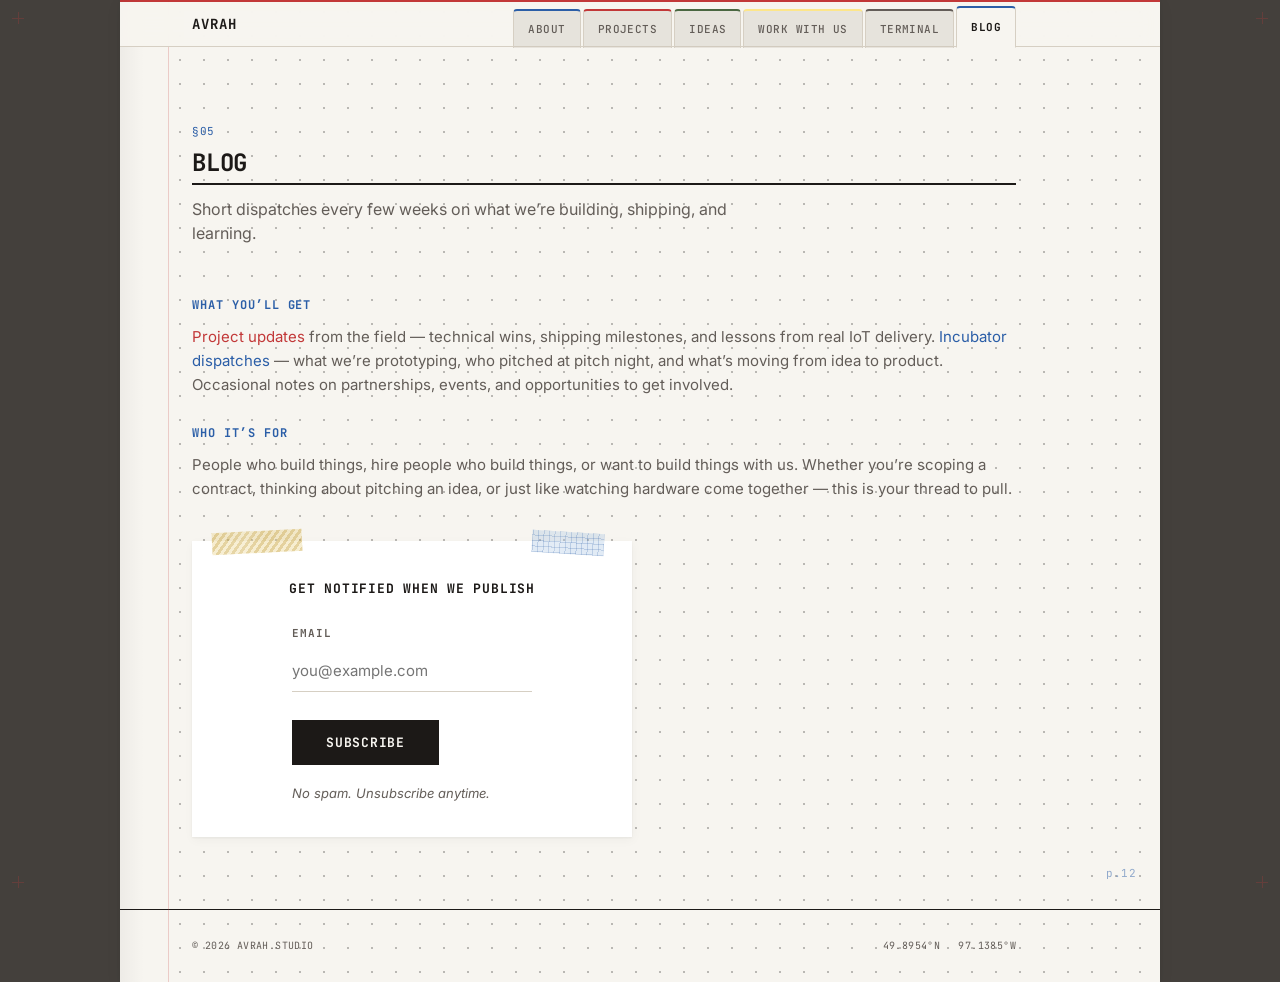
==== blog/index.html @ b7bf6f82 "update project pages: reorder, gateway writeup, screenshots Co-Authored-By: Claude Opus 4.6 (1M cont" ====
<!DOCTYPE html>
<html lang="en">
<head>
  <meta charset="UTF-8">
  <meta name="viewport" content="width=device-width, initial-scale=1.0">
  <title>Avrah — Blog</title>
  <meta name="description" content="Avrah Studio blog and newsletter. Coming soon.">
  <link rel="stylesheet" href="../style.css">
  <link rel="preconnect" href="https://fonts.googleapis.com">
  <link rel="preconnect" href="https://fonts.gstatic.com" crossorigin>
  <link href="https://fonts.googleapis.com/css2?family=Inter:wght@400;500;600&family=JetBrains+Mono:wght@400;500;700&display=swap" rel="stylesheet">
</head>
<body>

  <!-- Registration Marks -->
  <span class="reg-mark tl" aria-hidden="true"></span>
  <span class="reg-mark tr" aria-hidden="true"></span>
  <span class="reg-mark bl" aria-hidden="true"></span>
  <span class="reg-mark br" aria-hidden="true"></span>

  <main class="page">

  <!-- Trim Line -->
  <div class="trim-line" aria-hidden="true"></div>

  <!-- Navigation -->
  <nav>
    <div class="container">
      <a href="../index.html" class="nav-logo">AVRAH</a>
      <div class="nav-actions">
        <button class="nav-toggle" onclick="document.querySelector('.nav-links').classList.toggle('open')" aria-label="Toggle menu">&#9776;</button>
        <ul class="nav-links">
          <li><a href="../index.html">about</a></li>
          <li><a href="../projects/index.html">projects</a></li>
          <li><a href="../ideas/index.html">ideas</a></li>
          <li><a href="../work-with-us/index.html">work with us</a></li>
          <li><a href="../terminal/index.html">terminal</a></li>
          <li><a href="../blog/index.html">blog</a></li>
        </ul>
      </div>
    </div>
  </nav>

  <!-- Blog -->
  <section id="blog" data-page="12">
    <div class="container">
      <p class="section-num">&sect;05</p>
      <h2 class="section-title">Blog</h2>
      <div class="section-rule"></div>

      <p class="section-desc">Short dispatches every few weeks on what we&rsquo;re building, shipping, and learning.</p>

      <div class="page-writeup" style="margin-bottom:40px;">
        <h4>What you&rsquo;ll get</h4>
        <p><span style="color:var(--red-ink)">Project updates</span> from the field &mdash; technical wins, shipping milestones, and lessons from real IoT delivery. <span style="color:var(--blue-ink)">Incubator dispatches</span> &mdash; what we&rsquo;re prototyping, who pitched at pitch night, and what&rsquo;s moving from idea to product. Occasional notes on partnerships, events, and opportunities to get involved.</p>
        <h4>Who it&rsquo;s for</h4>
        <p>People who build things, hire people who build things, or want to build things with us. Whether you&rsquo;re scoping a contract, thinking about pitching an idea, or just like watching hardware come together &mdash; this is your thread to pull.</p>
      </div>

      <div class="form-wrapper taped-insert form-card" style="max-width:440px;">
        <span class="tape washi-gold" style="width:90px; top:-10px; left:20px; transform:rotate(-3deg);"></span>
        <span class="tape washi-blue" style="width:72px; top:-9px; right:28px; transform:rotate(3.5deg);"></span>
        <p style="font-family:var(--font-mono);font-size:13px;font-weight:700;text-transform:uppercase;letter-spacing:0.06em;margin-bottom:20px;">Get notified when we publish</p>
        <form action="https://formspree.io/f/xzdokyzw" method="POST">
          <div class="form-field">
            <label for="newsletter-email">Email</label>
            <input type="email" id="newsletter-email" name="email" required placeholder="you@example.com">
          </div>
          <input type="hidden" name="_subject" value="New newsletter signup">
          <button type="submit" class="form-submit">Subscribe</button>
          <p class="form-hint">No spam. Unsubscribe anytime.</p>
        </form>
      </div>
    </div>
  </section>

  <!-- Footer -->
  <footer>
    <div class="container">
      <span class="footer-left">&copy; 2026 AVRAH.STUDIO</span>
      <span class="footer-right">49.8954&deg;N &ensp; 97.1385&deg;W</span>
    </div>
  </footer>

  </main>

  <script src="../nav.js"></script>
<!-- Cloudflare Web Analytics --><script defer src='https://static.cloudflareinsights.com/beacon.min.js' data-cf-beacon='{"token": "22912c698a2c40068f3bdbebdeb8ba72"}'></script><!-- End Cloudflare Web Analytics -->
</body>
</html>
---- style.css ----
/* ══ Reset ══ */
*, *::before, *::after { margin: 0; padding: 0; box-sizing: border-box; }

:root {
  --canvas: #f7f5f0;
  --desk: #44403c;
  --ink: #1c1917;
  --graphite: #635d58;
  --clay: #c23838;
  --red-ink: #c23838;
  --blue-ink: #2b5ea7;
  --highlight: #fde68a;
  --sage: #4a6741;
  --rule: #d6cfc3;
  --font-mono: 'JetBrains Mono', 'SF Mono', 'Fira Code', monospace;
  --font-sans: 'Inter', -apple-system, BlinkMacSystemFont, sans-serif;
  --font-hand: 'Inter', -apple-system, BlinkMacSystemFont, sans-serif;
  --max-w: 920px;
}

html { scroll-behavior: smooth; overflow-x: hidden; width: 100%; }

body {
  overflow-x: hidden;
  width: 100%;
  font-family: var(--font-mono);
  background: var(--desk);
  color: var(--ink);
  line-height: 24px;
  font-size: 15px;
  -webkit-font-smoothing: antialiased;
}

/* ══ Notebook Page ══ */
.page {
  max-width: 1040px;
  margin: 0 auto;
  background-color: var(--canvas);
  background-image:
    linear-gradient(to right, var(--canvas) 48px, transparent 48px),
    radial-gradient(circle, rgba(28, 25, 23, 0.28) 1.1px, transparent 1.1px);
  background-size: 100% 100%, 24px 24px;
  box-shadow: 0 1px 4px rgba(0,0,0,0.04), 0 4px 16px rgba(0,0,0,0.05);
  position: relative;
  min-height: calc(100vh - 44px);
  overflow-x: hidden;
}

/* Left margin rule */
.page::after {
  content: '';
  position: absolute;
  left: 48px;
  top: 0;
  bottom: 0;
  width: 1px;
  background: rgba(194, 56, 56, 0.22);
  pointer-events: none;
  z-index: 10;
}

/* Binding shadow on left edge */
.page::before {
  content: '';
  position: absolute;
  left: 0;
  top: 0;
  bottom: 0;
  width: 24px;
  background: linear-gradient(to right, rgba(0,0,0,0.04), transparent);
  pointer-events: none;
  z-index: 10;
}

a { color: var(--ink); text-decoration: none; }
a:hover { color: var(--blue-ink); }

::selection { background: var(--blue-ink); color: #fff; }

/* ══ Registration Marks ══ */
.reg-mark {
  position: fixed;
  z-index: 200;
  width: 12px;
  height: 12px;
  pointer-events: none;
  opacity: 0.25;
}
.reg-mark::before,
.reg-mark::after {
  content: '';
  position: absolute;
  background: var(--red-ink);
}
.reg-mark::before { width: 12px; height: 1px; top: 5.5px; left: 0; }
.reg-mark::after { width: 1px; height: 12px; left: 5.5px; top: 0; }
.reg-mark.tl { top: 12px; left: 12px; }
.reg-mark.tr { top: 12px; right: 12px; }
.reg-mark.bl { bottom: 12px; left: 12px; }
.reg-mark.br { bottom: 12px; right: 12px; }

/* ══ Layout ══ */
.container {
  max-width: var(--max-w);
  margin: 0 0 0 0;
  margin-right: auto;
  padding: 0 24px 0 72px;
  position: relative;
}

section {
  padding: 72px 0;
  border-bottom: 1px solid var(--rule);
  display: flex;
  flex-direction: column;
}

section > .container {
  flex: 1 1 auto;
  display: flex;
  flex-direction: column;
  min-height: 0;
}

section:last-of-type { border-bottom: none; }

/* ══ Trim Line ══ */
.trim-line {
  height: 2px;
  background: var(--red-ink);
}

/* ══ Navigation ══ */
nav {
  position: sticky;
  top: 0;
  z-index: 100;
  background: rgba(247, 245, 240, 0.94);
  backdrop-filter: blur(10px);
  -webkit-backdrop-filter: blur(10px);
  border-bottom: 1.5px solid var(--rule);
}

nav .container {
  display: flex;
  justify-content: space-between;
  align-items: stretch;
  min-height: 44px;
}

.nav-logo {
  font-family: var(--font-mono);
  font-size: 14px;
  font-weight: 700;
  letter-spacing: 0.08em;
  color: var(--ink);
  display: flex;
  align-items: center;
}

.nav-logo:hover { color: var(--ink); }

.nav-links { display: flex; gap: 2px; list-style: none; align-items: flex-end; }

.nav-links a {
  display: block;
  font-family: var(--font-mono);
  color: var(--graphite);
  font-size: 11px;
  font-weight: 500;
  letter-spacing: 0.04em;
  text-transform: uppercase;
  padding: 6px 14px 7px;
  background: rgba(200, 194, 184, 0.35);
  border: 1px solid var(--rule);
  border-bottom: none;
  border-radius: 4px 4px 0 0;
  margin-bottom: -1.5px;
  position: relative;
  transition: background 0.15s, color 0.15s;
}

.nav-links a:hover {
  background: rgba(247, 245, 240, 0.7);
  color: var(--ink);
}

.nav-links a.active-tab {
  background: var(--canvas);
  color: var(--ink);
  font-weight: 700;
  border-bottom: 1.5px solid var(--canvas);
  border-top-width: 4px;
  z-index: 1;
  padding-top: 7px;
  padding-bottom: 8px;
}

/* Colored tab tops */
.nav-links li:nth-child(1) a { border-top: 2.5px solid var(--blue-ink); }
.nav-links li:nth-child(2) a { border-top: 2.5px solid var(--red-ink); }
.nav-links li:nth-child(3) a { border-top: 2.5px solid var(--sage); }
.nav-links li:nth-child(4) a { border-top: 2.5px solid var(--highlight); }
.nav-links li:nth-child(5) a { border-top: 2.5px solid var(--graphite); }
.nav-links li:nth-child(6) a { border-top: 2.5px solid var(--blue-ink); }

.nav-actions {
  display: flex;
  align-items: flex-end;
  gap: 2px;
}

.nav-toggle { display: none; background: none; border: none; color: var(--ink); cursor: pointer; font-size: 18px; font-family: var(--font-mono); }

/* ══ Section Headers ══ */
.section-num {
  font-family: var(--font-mono);
  font-size: 11px;
  color: var(--blue-ink);
  letter-spacing: 0.06em;
  margin-bottom: 8px;
}

.section-title {
  font-family: var(--font-mono);
  font-size: clamp(18px, 2.5vw, 24px);
  font-weight: 700;
  letter-spacing: -0.01em;
  margin-bottom: 8px;
  text-transform: uppercase;
}

.section-rule {
  width: 100%;
  height: 1.5px;
  background: var(--ink);
  margin-bottom: 12px;
}

.section-desc {
  color: var(--graphite);
  font-family: var(--font-sans);
  font-size: 16px;
  max-width: 560px;
  line-height: 24px;
  margin-bottom: 48px;
}

/* ══ Title Block (Hero) ══ */
.title-block {
  padding: 72px 0 0;
  border-bottom: none;
}

.title-block-inner.taped-insert {
  display: grid;
  grid-template-columns: 1fr auto;
  padding: 0;
  min-height: auto;
  align-items: stretch;
  flex: 0 0 auto;
}

.title-block-body {
  padding: 56px 48px 48px;
}

.title-block-body .studio-name {
  font-family: var(--font-mono);
  font-size: clamp(48px, 8vw, 88px);
  font-weight: 700;
  line-height: 1;
  letter-spacing: -0.03em;
  text-transform: uppercase;
  margin-bottom: 0;
}

.title-block-body .studio-type {
  font-family: var(--font-mono);
  font-size: clamp(14px, 2vw, 18px);
  font-weight: 400;
  color: var(--graphite);
  text-transform: uppercase;
  letter-spacing: 0.14em;
  margin-bottom: 12px;
}

.title-block-body .studio-rule {
  width: 64px;
  height: 3px;
  background: var(--red-ink);
  margin-bottom: 28px;
}

.title-block-body .studio-desc {
  font-family: var(--font-sans);
  font-size: 18px;
  line-height: 28px;
  max-width: 680px;
  color: var(--ink);
  margin-bottom: 8px;
}

.title-block-body .studio-cta {
  font-family: var(--font-mono);
  font-size: 14px;
  color: var(--blue-ink);
  margin-top: 24px;
  display: inline-block;
}

.title-block-body .studio-cta:hover { text-decoration: underline; }

.title-block-meta {
  display: flex;
  flex-direction: column;
  border-left: 1.5px solid var(--ink);
  padding: 24px 28px;
  justify-content: center;
  gap: 16px;
  min-width: 160px;
}

.title-block-meta .meta-cell {
  font-family: var(--font-mono);
  font-size: 12px;
  line-height: 18px;
}

.title-block-meta .meta-cell:last-child { border-right: none; }

.meta-label {
  color: var(--graphite);
  text-transform: uppercase;
  letter-spacing: 0.1em;
  display: block;
  margin-bottom: 2px;
}

.meta-value {
  color: var(--ink);
  font-weight: 500;
}

/* ══ Capabilities (Almanac) ══ */
.cap-grid {
  display: grid;
  grid-template-columns: 1fr 1fr;
  gap: 0;
}

.cap-entry {
  padding: 24px 0;
  border-bottom: 1px solid var(--rule);
}

.cap-entry:nth-child(odd) {
  padding-right: 24px;
  border-right: 1px solid var(--rule);
}

.cap-entry:nth-child(even) {
  padding-left: 24px;
}

.cap-entry:nth-last-child(1),
.cap-entry:nth-last-child(2) {
  border-bottom: none;
}

.cap-entry h3 {
  font-family: var(--font-mono);
  font-size: 14px;
  font-weight: 700;
  text-transform: uppercase;
  letter-spacing: 0.04em;
  margin-bottom: 8px;
}

.cap-entry p {
  font-family: var(--font-sans);
  color: var(--graphite);
  font-size: 15px;
  line-height: 24px;
  margin-bottom: 12px;
}

.cap-tags {
  font-family: var(--font-mono);
  font-size: 12px;
  color: var(--graphite);
}

.cap-tags span::after {
  content: ' · ';
  color: var(--rule);
}

.cap-tags span:last-child::after {
  content: '';
}

/* ══ Split Columns ══ */
.split-section {
  display: grid;
  grid-template-columns: 1fr 1fr;
  gap: 0;
}

.split-left {
  padding-right: 48px;
  border-right: 1px solid var(--rule);
}

.split-right {
  padding-left: 48px;
}

.split-heading {
  font-family: var(--font-mono);
  font-size: 13px;
  font-weight: 700;
  text-transform: uppercase;
  letter-spacing: 0.08em;
  margin-bottom: 4px;
}

.split-rule {
  width: 100%;
  height: 1px;
  background: var(--ink);
  margin-bottom: 24px;
}

/* ══ About ══ */
.about-content {
  display: grid;
  grid-template-columns: 192px 1fr;
  gap: 48px;
}

.about-etymology .about-word {
  font-family: var(--font-mono);
  font-size: 28px;
  font-weight: 700;
  font-style: italic;
  margin-bottom: 4px;
}

.about-etymology .about-origin {
  font-family: var(--font-mono);
  font-size: 12px;
  color: var(--graphite);
  line-height: 24px;
}

.about-text p {
  font-family: var(--font-sans);
  color: var(--graphite);
  font-size: 15px;
  line-height: 24px;
  margin-bottom: 12px;
}

.about-text p:last-child { margin-bottom: 0; }

.about-sub h3 {
  font-family: var(--font-mono);
  font-size: 14px;
  font-weight: 700;
  text-transform: uppercase;
  letter-spacing: 0.04em;
  margin-bottom: 12px;
}

.about-sub p {
  font-family: var(--font-sans);
  color: var(--graphite);
  font-size: 15px;
  line-height: 24px;
  margin-bottom: 16px;
}

.about-sub p:last-child { margin-bottom: 0; }

/* ══ Contact ══ */
.contact-section {
  padding: 72px 0;
}

.contact-inner {
  display: grid;
  grid-template-columns: 1fr auto;
  gap: 48px;
  align-items: start;
}

.contact-text .section-title {
  margin-bottom: 8px;
}

.contact-text p {
  font-family: var(--font-sans);
  color: var(--graphite);
  font-size: 15px;
  line-height: 24px;
  max-width: 420px;
}

.contact-links {
  display: flex;
  flex-direction: column;
  gap: 8px;
  text-align: right;
}

.contact-link {
  font-family: var(--font-mono);
  font-size: 14px;
  color: var(--ink);
  transition: color 0.15s;
}

.contact-link:hover { color: var(--blue-ink); }

.contact-link .link-label {
  color: var(--graphite);
  font-size: 11px;
  text-transform: uppercase;
  letter-spacing: 0.1em;
  display: block;
  margin-bottom: 1px;
}

/* ══ Table of Contents ══ */
.toc-section {
  padding: 48px 0;
  background: var(--canvas);
}

.toc-heading {
  font-family: var(--font-mono);
  font-size: 12px;
  font-weight: 700;
  text-transform: uppercase;
  letter-spacing: 0.1em;
  margin-bottom: 4px;
}

.toc-rule {
  width: 100%;
  height: 1px;
  background: var(--ink);
  margin-bottom: 24px;
}

.toc-key {
  font-family: var(--font-mono);
  font-size: 11px;
  color: var(--graphite);
  margin-bottom: 24px;
  display: flex;
  gap: 24px;
  flex-wrap: wrap;
}

.toc-key span {
  white-space: nowrap;
}

.toc-key .key-sym {
  color: var(--blue-ink);
  margin-right: 4px;
}

.toc-list {
  display: flex;
  flex-direction: column;
  gap: 0;
}

.toc-entry {
  display: flex;
  align-items: baseline;
  padding: 6px 0;
  color: var(--ink);
  text-decoration: none;
  transition: color 0.15s;
}

.toc-entry:hover {
  color: var(--blue-ink);
}

.toc-entry:hover .toc-dots {
  border-color: var(--blue-ink);
}

.toc-title {
  font-family: var(--font-mono);
  font-size: 13px;
  font-weight: 400;
  white-space: nowrap;
}

.toc-dots {
  flex: 1;
  border-bottom: 1px dotted var(--rule);
  margin: 0 12px;
  min-width: 24px;
  position: relative;
  top: -3px;
  transition: border-color 0.15s;
}

.toc-page {
  font-family: var(--font-mono);
  font-size: 12px;
  color: var(--blue-ink);
  white-space: nowrap;
}

.toc-group { margin-top: 12px; }
.toc-group:first-child { margin-top: 0; }

.toc-group-label {
  font-family: var(--font-mono);
  font-size: 11px;
  font-weight: 700;
  text-transform: uppercase;
  letter-spacing: 0.08em;
  color: var(--ink);
  padding: 4px 0;
}

.toc-entry.toc-sub { padding-left: 24px; }
.toc-entry.toc-sub .toc-title { font-size: 12px; }

/* ══ Page Numbers ══ */
section[data-page] {
  position: relative;
}

section[data-page]::before {
  content: 'p.' attr(data-page);
  position: absolute;
  bottom: 24px;
  right: 24px;
  font-family: var(--font-mono);
  font-size: 11px;
  color: var(--blue-ink);
  opacity: 0.5;
  letter-spacing: 0.04em;
}

/* ══ Currently Working On ══ */
.currently-label {
  font-family: var(--font-hand);
  font-size: 16px;
  font-weight: 500;
  font-style: italic;
  color: var(--graphite);
  margin: 0;
}

.carousel-section {
  margin-top: 28px;
}

.carousel-header {
  display: flex;
  justify-content: space-between;
  align-items: center;
  margin-bottom: 14px;
}

.carousel-nav {
  display: flex;
  gap: 4px;
}

.carousel-btn {
  width: 32px;
  height: 32px;
  border: 1.5px solid var(--ink);
  background: var(--canvas);
  color: var(--ink);
  font-family: var(--font-mono);
  font-size: 14px;
  cursor: pointer;
  display: flex;
  align-items: center;
  justify-content: center;
  transition: background 0.15s, color 0.15s;
}

.carousel-btn:hover {
  background: var(--ink);
  color: var(--canvas);
}

.carousel-track-wrapper {
  overflow: hidden;
}

.carousel-track {
  display: flex;
  gap: 20px;
  transition: transform 0.35s ease;
}

.currently-card {
  text-decoration: none;
  color: var(--ink);
  text-align: center;
  transition: transform 0.2s;
  flex: 0 0 calc((100% - 40px) / 3);
  min-width: 0;
  max-width: 100%;
}

.currently-card:hover {
  transform: translateY(-3px);
  color: var(--ink);
}

.carousel-tag {
  display: inline-block;
  font-family: var(--font-mono);
  font-size: 10px;
  font-weight: 700;
  letter-spacing: 0.1em;
  text-transform: uppercase;
  margin-top: 4px;
}

.carousel-tag.project { color: var(--blue-ink); }
.carousel-tag.idea { color: var(--red-ink); }

.currently-illus {
  padding: 12px;
  margin-bottom: 8px;
  min-height: auto;
  height: 140px;
}

.currently-illus .insert-sketch {
  max-width: 100%;
  opacity: 0.6;
}

.currently-card:hover .insert-sketch {
  opacity: 1;
}

.currently-name {
  font-family: var(--font-mono);
  font-size: 15px;
  font-weight: 700;
  text-transform: uppercase;
  letter-spacing: 0.04em;
}

.currently-desc {
  font-family: var(--font-hand);
  font-size: 14px;
  font-style: italic;
  color: var(--graphite);
}

/* ══ Rubber Stamps ══ */
.stamp {
  display: inline-block;
  font-family: var(--font-mono);
  font-size: 11px;
  font-weight: 700;
  letter-spacing: 0.14em;
  text-transform: uppercase;
  padding: 2px 8px;
  border: 2px solid currentColor;
  border-radius: 2px;
  opacity: 0.9;
  pointer-events: none;
  vertical-align: middle;
  margin-left: 12px;
  position: relative;
  top: -2px;
}

.stamp-project { color: var(--blue-ink); }
.stamp-idea { color: var(--red-ink); }

/* ══ Taped Inserts ══ */
.page-illustration {
  display: flex;
  flex-direction: column;
  margin-bottom: 32px;
  padding: 12px 0;
  flex: 1 1 auto;
  min-height: 0;
  overflow: hidden;
}

.taped-insert {
  position: relative;
  background: #faf8f3;
  padding: 28px 24px 16px;
  min-height: 0;
  flex: 1 1 auto;
  display: flex;
  flex-direction: column;
  align-items: center;
  justify-content: center;
  overflow: visible;
  box-shadow:
    0 1px 2px rgba(0,0,0,0.05),
    1px 3px 10px rgba(0,0,0,0.04);
}

.taped-insert.graph-paper {
  background-image:
    linear-gradient(rgba(160, 185, 210, 0.12) 1px, transparent 1px),
    linear-gradient(90deg, rgba(160, 185, 210, 0.12) 1px, transparent 1px);
  background-size: 16px 16px;
}

.taped-insert.tilt-1 { transform: rotate(-0.7deg); }
.taped-insert.tilt-2 { transform: rotate(0.5deg); }
.taped-insert.tilt-3 { transform: rotate(-0.4deg); }
.taped-insert.tilt-4 { transform: rotate(0.8deg); }
.taped-insert.tilt-5 { transform: rotate(-1.1deg); }
.taped-insert.tilt-6 { transform: rotate(0.3deg); }

.tape {
  position: absolute;
  height: 22px;
  z-index: 3;
  pointer-events: none;
}

/* Paper-fiber sheen across all washi */
.tape::after {
  content: '';
  position: absolute;
  inset: 0;
  background: linear-gradient(
    108deg,
    rgba(255,255,255,0.0) 0%,
    rgba(255,255,255,0.14) 38%,
    rgba(255,255,255,0.0) 56%,
    rgba(255,255,255,0.06) 100%
  );
}

/* Golden diagonal stripes */
.washi-gold {
  background: repeating-linear-gradient(
    -52deg,
    rgba(200, 162, 55, 0.5) 0px,
    rgba(200, 162, 55, 0.5) 3px,
    rgba(228, 198, 105, 0.32) 3px,
    rgba(228, 198, 105, 0.32) 6px
  );
}

/* Dusty rose polka dots */
.washi-rose {
  background:
    radial-gradient(circle, rgba(165, 82, 88, 0.42) 1.6px, transparent 1.6px);
  background-color: rgba(212, 152, 155, 0.32);
  background-size: 8px 8px;
  background-position: 2px 2px;
}

/* Sage green diagonal stripes (opposite direction) */
.washi-sage {
  background: repeating-linear-gradient(
    50deg,
    rgba(74, 103, 65, 0.42) 0px,
    rgba(74, 103, 65, 0.42) 2.5px,
    rgba(130, 158, 110, 0.24) 2.5px,
    rgba(130, 158, 110, 0.24) 5.5px
  );
}

/* Muted blue grid */
.washi-blue {
  background:
    repeating-linear-gradient(
      0deg,
      rgba(43, 94, 167, 0.22) 0px,
      rgba(43, 94, 167, 0.22) 1px,
      transparent 1px,
      transparent 5.5px
    ),
    repeating-linear-gradient(
      90deg,
      rgba(43, 94, 167, 0.22) 0px,
      rgba(43, 94, 167, 0.22) 1px,
      transparent 1px,
      transparent 5.5px
    );
  background-color: rgba(145, 178, 218, 0.28);
}

/* Terra cotta crosshatch */
.washi-clay {
  background:
    repeating-linear-gradient(
      48deg,
      rgba(175, 85, 45, 0.22) 0px,
      rgba(175, 85, 45, 0.22) 1px,
      transparent 1px,
      transparent 4.5px
    ),
    repeating-linear-gradient(
      -48deg,
      rgba(175, 85, 45, 0.22) 0px,
      rgba(175, 85, 45, 0.22) 1px,
      transparent 1px,
      transparent 4.5px
    );
  background-color: rgba(210, 142, 100, 0.3);
}

.insert-sketch {
  width: 100%;
  max-width: 100%;
  height: auto;
  max-height: 100%;
  object-fit: contain;
  position: relative;
  z-index: 1;
}

.insert-sketch line,
.insert-sketch polyline,
.insert-sketch path,
.insert-sketch rect,
.insert-sketch circle {
  stroke: #8a817a;
  stroke-width: 1.5;
  stroke-linecap: round;
  stroke-linejoin: round;
  fill: none;
}

.insert-sketch .sk-fill {
  fill: #8a817a;
  stroke: none;
}

.sketch-caption {
  font-family: var(--font-hand);
  font-size: 13px;
  font-style: italic;
  color: #8a817a;
  margin-top: 10px;
}

.page-illustration .taped-insert::before {
  content: 'illustrations coming soon';
  position: absolute;
  top: 8px;
  left: 0;
  right: 0;
  text-align: center;
  font-family: var(--font-hand);
  font-size: 13px;
  color: rgba(138, 129, 122, 0.5);
  letter-spacing: 0.04em;
  z-index: 2;
}

.page-writeup h4 {
  font-family: var(--font-mono);
  font-size: 12px;
  font-weight: 700;
  text-transform: uppercase;
  letter-spacing: 0.08em;
  color: var(--blue-ink);
  margin-bottom: 8px;
}

.page-writeup p {
  font-family: var(--font-sans);
  color: var(--graphite);
  font-size: 15px;
  line-height: 24px;
  margin-bottom: 24px;
}

.page-writeup p:last-child { margin-bottom: 0; }

/* ══ Footer ══ */
footer {
  border-top: 1.5px solid var(--ink);
  padding: 24px 0;
}

footer .container {
  display: flex;
  justify-content: space-between;
  align-items: center;
}

footer .footer-left,
footer .footer-right {
  font-family: var(--font-mono);
  font-size: 10px;
  color: var(--graphite);
  letter-spacing: 0.04em;
}

/* ══ Terminal ══ */
.term-window {
  border: 1.5px solid var(--ink);
  border-radius: 6px;
  overflow: hidden;
  background: #0d1117;
  display: flex;
  flex-direction: column;
}

.term-chrome {
  background: #161b22;
  padding: 10px 14px;
  display: flex;
  align-items: center;
  gap: 7px;
  border-bottom: 1px solid #30363d;
}

.term-dot { width: 11px; height: 11px; border-radius: 50%; }
.term-dot.r { background: #ff5f56; }
.term-dot.y { background: #ffbd2e; }
.term-dot.g { background: #27c93f; }

.term-title {
  margin-left: 8px;
  color: #484f58;
  font-family: var(--font-mono);
  font-size: 12px;
}

.term-body {
  padding: 16px;
  font-family: var(--font-mono);
  font-size: 13px;
  line-height: 1.6;
  color: #c9d1d9;
  max-height: 440px;
  overflow-y: auto;
  cursor: text;
}

.term-body::-webkit-scrollbar { width: 6px; }
.term-body::-webkit-scrollbar-track { background: #0d1117; }
.term-body::-webkit-scrollbar-thumb { background: #30363d; border-radius: 3px; }

#terminal-output div { white-space: pre-wrap; word-wrap: break-word; }

.term-input-line { display: flex; align-items: center; }

.term-prompt, .term-prompt-echo { color: #3fb950; white-space: nowrap; }

.term-input {
  background: transparent;
  border: none;
  color: #c9d1d9;
  font-family: var(--font-mono);
  font-size: 13px;
  line-height: 1.6;
  outline: none;
  flex: 1;
  width: 100%;
  caret-color: #3fb950;
  padding: 0;
}

.t-red { color: #f85149; }
.t-green { color: #3fb950; }
.t-blue { color: #58a6ff; }
.t-yellow { color: #d29922; }
.t-gray { color: #484f58; }
.t-bold { font-weight: 700; }

.term-ref h3 {
  font-family: var(--font-mono);
  font-size: 13px;
  font-weight: 700;
  text-transform: uppercase;
  letter-spacing: 0.06em;
  margin-bottom: 16px;
}

.term-ref-list { list-style: none; }

.term-ref-list li {
  font-family: var(--font-mono);
  font-size: 12px;
  padding: 6px 0;
  border-bottom: 1px solid var(--rule);
  display: flex;
  gap: 12px;
}

.term-ref-list li:last-child { border-bottom: none; }

.term-ref-cmd { color: var(--blue-ink); min-width: 80px; font-weight: 500; }
.term-ref-desc { color: var(--graphite); }

#snake-canvas {
  display: block;
  margin: 8px 0;
  image-rendering: pixelated;
  image-rendering: crisp-edges;
  border: 1px solid #30363d;
  max-width: 100%;
  height: auto;
}

/* ══ Responsive ══ */
@media (max-width: 768px) {
  section { padding: 48px 0; }

  nav .container { align-items: center; min-height: 48px; }

  .nav-links { display: none; }
  .nav-links.open {
    display: flex;
    flex-direction: column;
    position: absolute;
    top: 48px;
    left: 0;
    right: 0;
    background: rgba(247, 245, 240, 0.98);
    backdrop-filter: blur(10px);
    padding: 24px;
    gap: 16px;
    border-bottom: 1px solid var(--rule);
  }
  .nav-links.open a {
    background: transparent;
    border: none;
    border-radius: 0;
    margin-bottom: 0;
    padding: 4px 0;
    font-size: 13px;
    text-transform: none;
    letter-spacing: 0.02em;
    font-weight: 400;
  }
  .nav-links.open a.active-tab {
    font-weight: 700;
    border-bottom: none;
    background: transparent;
  }
  .nav-toggle { display: block; }
  .title-block { padding: 48px 0 0; }
  .title-block-body {
    padding: 24px;
    min-width: 0;
    width: 100%;
    box-sizing: border-box;
  }
  .title-block-body .studio-name { font-size: 36px; }
  .title-block-body .studio-desc {
    font-size: 15px;
    line-height: 24px;
    max-width: 100%;
    overflow-wrap: break-word;
    word-break: break-word;
  }
  .title-block-inner.taped-insert {
    grid-template-columns: minmax(0, 1fr);
    transform: none !important;
    width: 100%;
    max-width: 100%;
    overflow: hidden;
  }
  .title-block-meta {
    border-left: none;
    border-top: 1.5px solid var(--ink);
    flex-direction: row;
    flex-wrap: wrap;
    gap: 12px 24px;
    padding: 16px 24px;
    min-width: 0;
  }

  .carousel-section {
    max-width: 100%;
    overflow: hidden;
  }
  .carousel-track-wrapper {
    width: 100%;
  }
  .currently-card {
    flex: 0 0 calc((100vw - 40px - 24px - 20px) / 2);
  }
  .currently-illus.taped-insert {
    transform: none;
    overflow: hidden;
  }

  .cap-grid {
    grid-template-columns: 1fr;
  }
  .cap-entry:nth-child(odd) {
    padding-right: 0;
    border-right: none;
  }
  .cap-entry:nth-child(even) {
    padding-left: 0;
  }
  .cap-entry:nth-last-child(2) { border-bottom: 1px solid var(--rule); }

  .split-section {
    grid-template-columns: 1fr;
    gap: 48px;
  }
  .split-left {
    padding-right: 0;
    border-right: none;
    padding-bottom: 48px;
    border-bottom: 1px solid var(--rule);
  }
  .split-right { padding-left: 0; }

  .about-content {
    grid-template-columns: 1fr;
    gap: 24px;
  }

  .contact-inner {
    grid-template-columns: 1fr;
    gap: 24px;
  }
  .contact-links {
    text-align: left;
  }

  footer .container { flex-direction: column; gap: 4px; text-align: center; }

  .reg-mark { display: none; }

  .page {
    box-shadow: none;
    width: 100%;
    max-width: 100vw;
  }
  .page::after { left: 24px; }
  .page::before { display: none; }

  .toc-key { gap: 12px; }
  section[data-page]::before { display: none; }

  .container {
    padding-left: 40px;
    max-width: 100%;
    min-width: 0;
  }

  .stamp {
    font-size: 9px;
    padding: 1px 6px;
    margin-left: 8px;
  }

  .taped-insert {
    max-width: 100%;
  }

  .tape {
    height: 18px;
  }
}

/* ══ CTA Sticky Notes ══ */
.cta-row {
  display: grid;
  grid-template-columns: 1fr 1fr;
  gap: 28px;
  margin-top: 48px;
}

.cta-note {
  position: relative;
  padding: 32px 28px 28px;
  background: #fef9c3;
  box-shadow:
    1px 2px 6px rgba(0,0,0,0.08),
    0 1px 2px rgba(0,0,0,0.04);
  transform: rotate(-0.6deg);
  transition: transform 0.2s, box-shadow 0.2s;
  text-decoration: none;
  color: var(--ink);
  display: flex;
  flex-direction: column;
}

.cta-note:nth-child(2) {
  background: #e0f2fe;
  transform: rotate(0.8deg);
}

.cta-note:hover {
  transform: rotate(0deg) translateY(-3px);
  box-shadow:
    2px 4px 12px rgba(0,0,0,0.12),
    0 1px 3px rgba(0,0,0,0.06);
  color: var(--ink);
}

.cta-note-label {
  font-family: var(--font-mono);
  font-size: 10px;
  font-weight: 700;
  text-transform: uppercase;
  letter-spacing: 0.12em;
  color: var(--graphite);
  margin-bottom: 10px;
}

.cta-note-title {
  font-family: var(--font-hand);
  font-size: 20px;
  font-weight: 600;
  line-height: 1.3;
  margin-bottom: 10px;
}

.cta-note-desc {
  font-family: var(--font-sans);
  font-size: 14px;
  line-height: 22px;
  color: var(--graphite);
  flex: 1;
}

.cta-note-action {
  font-family: var(--font-mono);
  font-size: 13px;
  font-weight: 600;
  color: var(--blue-ink);
  margin-top: 16px;
}

/* ══ CTA Banner (for Projects/Ideas pages) ══ */
.cta-banner {
  padding: 48px 0;
  border-bottom: none;
}

.cta-banner .cta-note {
  max-width: 420px;
  margin: 0 auto;
  transform: rotate(-1deg);
}

.cta-banner .cta-note:hover {
  transform: rotate(0deg) translateY(-3px);
}

/* ══ Hero CTA Button ══ */
.hero-cta {
  display: inline-block;
  font-family: var(--font-mono);
  font-size: 14px;
  font-weight: 600;
  color: var(--canvas);
  background: var(--ink);
  padding: 10px 24px;
  margin-top: 24px;
  border: 2px solid var(--ink);
  transition: background 0.15s, color 0.15s, transform 0.15s;
  position: relative;
}

.hero-cta:hover {
  background: var(--blue-ink);
  border-color: var(--blue-ink);
  color: #fff;
  transform: translateY(-1px);
}

.hero-cta::after {
  content: ' →';
}

/* ══ Contact Form ══ */
.form-section {
  padding: 48px 0;
}

.form-wrapper {
  max-width: 560px;
}

.form-toggle {
  display: flex;
  gap: 0;
  margin-bottom: 32px;
  border: 1.5px solid var(--ink);
}

.form-toggle-btn {
  flex: 1;
  padding: 12px 16px;
  font-family: var(--font-mono);
  font-size: 12px;
  font-weight: 500;
  text-transform: uppercase;
  letter-spacing: 0.06em;
  background: transparent;
  border: none;
  color: var(--graphite);
  cursor: pointer;
  transition: background 0.15s, color 0.15s;
  position: relative;
}

.form-toggle-btn:first-child {
  border-right: 1.5px solid var(--ink);
}

.form-toggle-btn.active {
  background: var(--ink);
  color: var(--canvas);
  font-weight: 700;
}

.form-field {
  margin-bottom: 20px;
}

.form-field label {
  display: block;
  font-family: var(--font-mono);
  font-size: 11px;
  font-weight: 700;
  text-transform: uppercase;
  letter-spacing: 0.08em;
  color: var(--graphite);
  margin-bottom: 6px;
}

.form-field input,
.form-field textarea,
.form-field select {
  width: 100%;
  font-family: var(--font-sans);
  font-size: 15px;
  line-height: 24px;
  color: var(--ink);
  background: transparent;
  border: none;
  border-bottom: 1.5px solid var(--rule);
  padding: 8px 0;
  outline: none;
  transition: border-color 0.15s;
  -webkit-appearance: none;
  appearance: none;
  border-radius: 0;
}

.form-field input:focus,
.form-field textarea:focus,
.form-field select:focus {
  border-bottom-color: var(--blue-ink);
}

.form-field textarea {
  resize: vertical;
  min-height: 80px;
}

.form-field select {
  cursor: pointer;
  background-image: url("data:image/svg+xml,%3Csvg xmlns='http://www.w3.org/2000/svg' width='12' height='8'%3E%3Cpath d='M1 1l5 5 5-5' stroke='%23635d58' fill='none' stroke-width='1.5'/%3E%3C/svg%3E");
  background-repeat: no-repeat;
  background-position: right 4px center;
  padding-right: 24px;
}

.form-submit {
  display: inline-block;
  font-family: var(--font-mono);
  font-size: 13px;
  font-weight: 700;
  text-transform: uppercase;
  letter-spacing: 0.06em;
  color: var(--canvas);
  background: var(--ink);
  border: 2px solid var(--ink);
  padding: 12px 32px;
  cursor: pointer;
  margin-top: 8px;
  transition: background 0.15s, color 0.15s;
}

.form-submit:hover {
  background: var(--blue-ink);
  border-color: var(--blue-ink);
}

.form-hint {
  font-family: var(--font-hand);
  font-size: 13px;
  font-style: italic;
  color: var(--graphite);
  margin-top: 16px;
}

.form-card {
  background: #fff;
  padding: 36px 36px 32px;
  max-width: 560px;
  transform: rotate(0deg);
}

/* Conditional fields */
.form-conditional { display: none; }
.form-conditional.visible { display: block; }

@media (max-width: 768px) {
  .cta-row {
    grid-template-columns: 1fr;
    gap: 20px;
  }

  .cta-note,
  .cta-note:nth-child(2) {
    transform: rotate(0deg);
  }

  .form-toggle {
    flex-direction: column;
  }

  .form-toggle-btn:first-child {
    border-right: none;
    border-bottom: 1.5px solid var(--ink);
  }
}

@media (max-width: 480px) {
  .container {
    padding-left: 32px;
    padding-right: 16px;
  }

  .title-block-meta {
    flex-direction: column;
    gap: 8px;
  }

  .currently-card {
    flex: 0 0 calc(100vw - 32px - 16px);
    max-width: calc(100vw - 32px - 16px);
  }

  .split-section {
    gap: 32px;
  }
  .split-left {
    padding-bottom: 32px;
  }
}
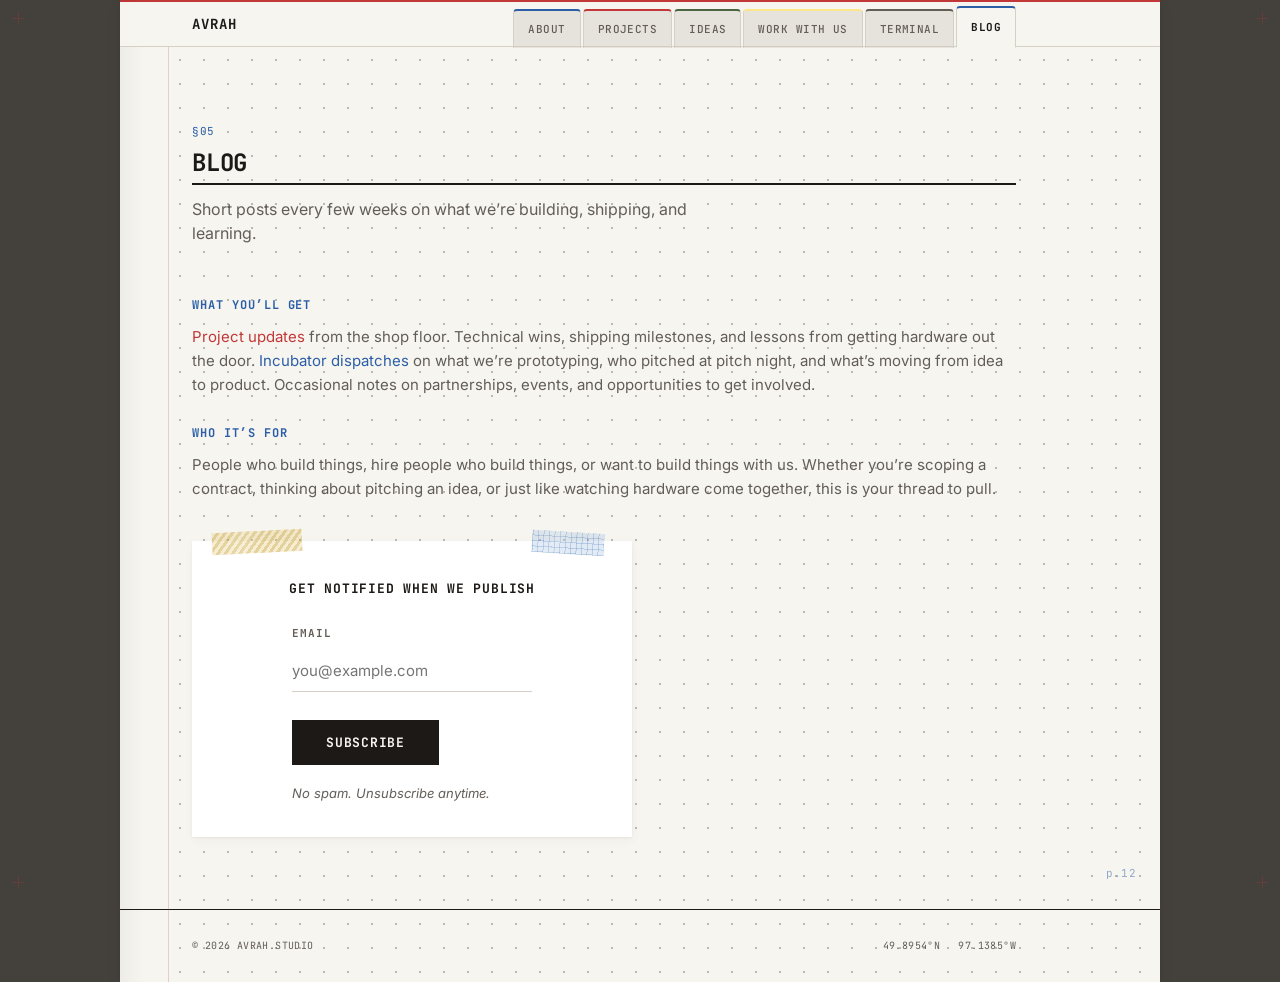
==== commit 4f514d8e: "case study" ====
--- a/blog/index.html
+++ b/blog/index.html
@@ -5,6 +5,7 @@
   <meta name="viewport" content="width=device-width, initial-scale=1.0">
   <title>Avrah — Blog</title>
   <meta name="description" content="Avrah Studio blog and newsletter. Coming soon.">
+  <link rel="icon" href="../favicon.svg" type="image/svg+xml">
   <link rel="stylesheet" href="../style.css">
   <link rel="preconnect" href="https://fonts.googleapis.com">
   <link rel="preconnect" href="https://fonts.gstatic.com" crossorigin>
@@ -48,13 +49,13 @@
       <h2 class="section-title">Blog</h2>
       <div class="section-rule"></div>
 
-      <p class="section-desc">Short dispatches every few weeks on what we&rsquo;re building, shipping, and learning.</p>
+      <p class="section-desc">Short posts every few weeks on what we&rsquo;re building, shipping, and learning.</p>
 
       <div class="page-writeup" style="margin-bottom:40px;">
         <h4>What you&rsquo;ll get</h4>
-        <p><span style="color:var(--red-ink)">Project updates</span> from the field &mdash; technical wins, shipping milestones, and lessons from real IoT delivery. <span style="color:var(--blue-ink)">Incubator dispatches</span> &mdash; what we&rsquo;re prototyping, who pitched at pitch night, and what&rsquo;s moving from idea to product. Occasional notes on partnerships, events, and opportunities to get involved.</p>
+        <p><span style="color:var(--red-ink)">Project updates</span> from the shop floor. Technical wins, shipping milestones, and lessons from getting hardware out the door. <span style="color:var(--blue-ink)">Incubator dispatches</span> on what we&rsquo;re prototyping, who pitched at pitch night, and what&rsquo;s moving from idea to product. Occasional notes on partnerships, events, and opportunities to get involved.</p>
         <h4>Who it&rsquo;s for</h4>
-        <p>People who build things, hire people who build things, or want to build things with us. Whether you&rsquo;re scoping a contract, thinking about pitching an idea, or just like watching hardware come together &mdash; this is your thread to pull.</p>
+        <p>People who build things, hire people who build things, or want to build things with us. Whether you&rsquo;re scoping a contract, thinking about pitching an idea, or just like watching hardware come together, this is your thread to pull.</p>
       </div>
 
       <div class="form-wrapper taped-insert form-card" style="max-width:440px;">
--- a/style.css
+++ b/style.css
@@ -992,6 +992,23 @@
 
 .page-writeup p:last-child { margin-bottom: 0; }
 
+.writeup-link {
+  display: inline-block;
+  font-family: var(--font-mono);
+  font-size: 11px;
+  font-weight: 700;
+  letter-spacing: 0.08em;
+  text-transform: uppercase;
+  color: var(--canvas);
+  background: var(--ink);
+  text-decoration: none;
+  padding: 12px 24px;
+  margin-top: 8px;
+  transition: background 0.15s;
+}
+
+.writeup-link:hover { background: var(--red-ink); }
+
 /* ══ Footer ══ */
 footer {
   border-top: 1.5px solid var(--ink);
